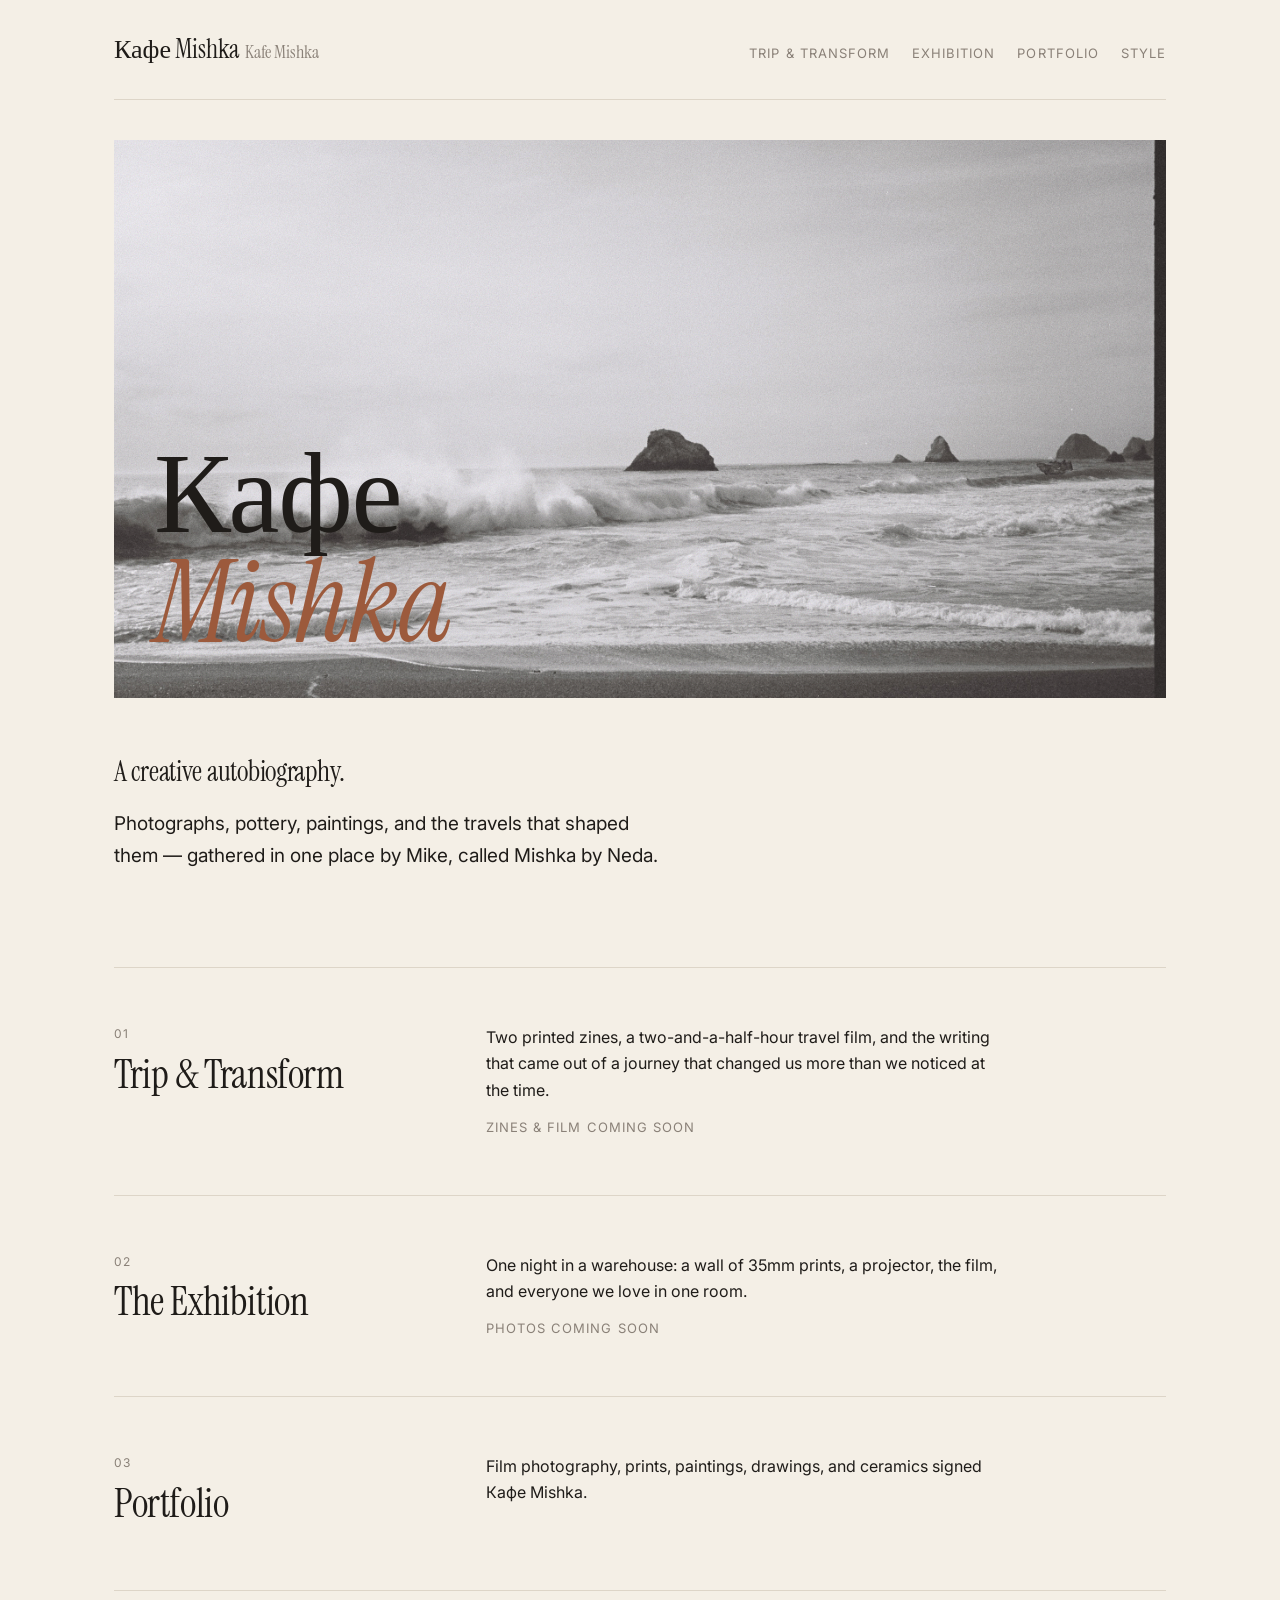
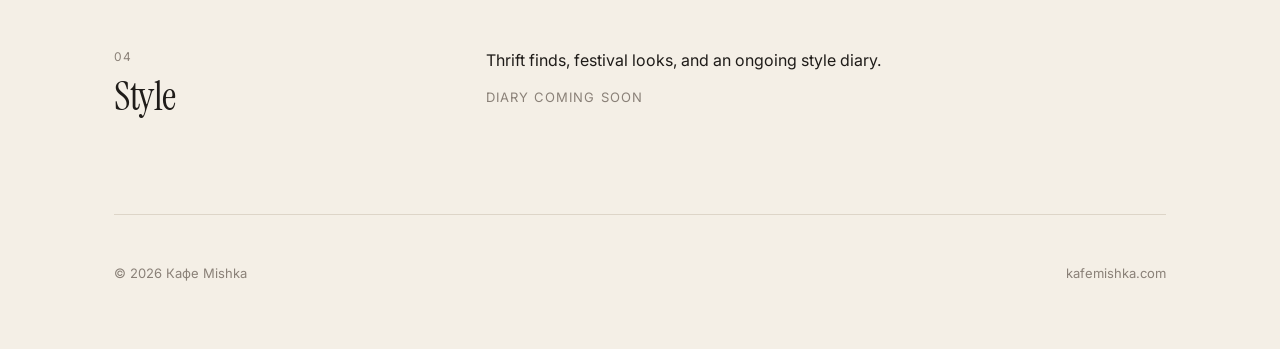
==== index.html @ c68e9ed5 "Add files via upload" ====
<!doctype html>
<html lang="en">
<head>
  <meta charset="utf-8">
  <meta name="viewport" content="width=device-width, initial-scale=1">
  <title>Kafe Mishka</title>
  <meta name="description" content="Кафе Mishka — a creative autobiography by Mike.">

  <link rel="preconnect" href="https://fonts.googleapis.com">
  <link rel="preconnect" href="https://fonts.gstatic.com" crossorigin>
  <link href="https://fonts.googleapis.com/css2?family=Instrument+Serif:ital@0;1&family=Inter:wght@400;500&display=swap" rel="stylesheet">

  <style>
    /* ============================================
       COLORS — change these to restyle the whole site.
       Want the dark gallery-wall look instead?
       Change data-theme="light" to data-theme="dark"
       on the <html> tag at the top... or just swap below.
       ============================================ */
    :root {
      --bg:      #f4efe6;   /* warm cream paper */
      --ink:     #1f1c19;   /* soft black text */
      --muted:   #8a8178;   /* grey-brown for small text */
      --line:    #ddd5c8;   /* thin dividers */
      --accent:  #9c5a3c;   /* terracotta, like fired clay */
    }
    /* Dark version (not active yet) */
    .dark {
      --bg:      #151413;
      --ink:     #ece6dc;
      --muted:   #8d867d;
      --line:    #2c2a27;
      --accent:  #c98a62;
    }

    * { box-sizing: border-box; margin: 0; padding: 0; }

    body {
      background: var(--bg);
      color: var(--ink);
      font-family: "Inter", system-ui, sans-serif;
      font-size: 16px;
      line-height: 1.65;
      -webkit-font-smoothing: antialiased;
    }

    a { color: inherit; text-decoration: none; }

    h1, h2, .serif {
      font-family: "Instrument Serif", Georgia, serif;
      font-weight: 400;
      letter-spacing: -0.01em;
    }

    .wrap { max-width: 1100px; margin: 0 auto; padding: 0 24px; }

    /* ---------- Header / navigation ---------- */
    header {
      display: flex; justify-content: space-between; align-items: baseline;
      gap: 16px; flex-wrap: wrap;
      padding: 28px 0;
      border-bottom: 1px solid var(--line);
    }
    .logo { font-family: "Instrument Serif", serif; font-size: 26px; }
    .logo span { color: var(--muted); font-size: 18px; margin-left: 6px; }
    nav { display: flex; gap: 22px; flex-wrap: wrap; font-size: 13px;
          text-transform: uppercase; letter-spacing: 0.08em; }
    nav a { color: var(--muted); transition: color .2s; }
    nav a:hover { color: var(--accent); }

    /* ---------- Hero ---------- */
    .hero {
      position: relative;
      margin: 40px 0 0;
      min-height: 62vh;
      display: flex; align-items: flex-end;
      padding: 40px;
      background-color: #d9cdb9;  /* shows until hero.jpg is uploaded */
      background-image: url("hero.jpg");
      background-size: cover;
      background-position: center;
      overflow: hidden;
    }
    /* To change the hero photo: upload a new image named hero.jpg
       to the repository and it replaces the old one.            */

    /* subtle film grain */
    .hero::after {
      content: ""; position: absolute; inset: 0; pointer-events: none;
      opacity: .18; mix-blend-mode: multiply;
      background-image: url("data:image/svg+xml;utf8,<svg xmlns='http://www.w3.org/2000/svg' width='160' height='160'><filter id='n'><feTurbulence type='fractalNoise' baseFrequency='.9' numOctaves='2' stitchTiles='stitch'/></filter><rect width='100%' height='100%' filter='url(%23n)'/></svg>");
    }
    .hero h1 {
      position: relative; z-index: 1;
      font-size: clamp(48px, 9vw, 120px);
      line-height: .95;
    }
    .hero h1 em { color: var(--accent); }

    .intro {
      max-width: 560px;
      margin: 56px 0 96px;
      font-size: 19px;
    }
    .intro .serif { font-size: 28px; line-height: 1.3; display: block; margin-bottom: 18px; }

    /* ---------- Sections ---------- */
    section {
      display: grid; grid-template-columns: 1fr 2fr; gap: 32px;
      padding: 56px 0;
      border-top: 1px solid var(--line);
    }
    section h2 { font-size: 40px; line-height: 1.1; }
    .num { display: block; font-size: 12px; color: var(--muted);
           letter-spacing: .1em; margin-bottom: 8px; }
    section p { max-width: 520px; color: var(--ink); }
    .soon { margin-top: 14px; font-size: 13px; color: var(--muted);
            text-transform: uppercase; letter-spacing: .08em; }

    /* ---------- Portfolio grid ---------- */
    .grid {
      display: grid;
      grid-template-columns: repeat(3, 1fr);
      gap: 10px;
      margin-top: 28px;
    }
    .grid img {
      width: 100%; aspect-ratio: 4 / 5; object-fit: cover;
      display: block; cursor: zoom-in;
      transition: opacity .25s;
    }
    .grid img:hover { opacity: .85; }
    @media (max-width: 700px) { .grid { grid-template-columns: repeat(2, 1fr); } }

    /* ---------- Lightbox ---------- */
    .lightbox {
      position: fixed; inset: 0; z-index: 100;
      background: rgba(15, 14, 13, .96);
      display: none; align-items: center; justify-content: center;
    }
    .lightbox.on { display: flex; }
    .lightbox img { max-width: 90vw; max-height: 88vh; object-fit: contain; }
    .lb-btn {
      position: absolute; background: none; border: 0; cursor: pointer;
      color: #ece6dc; font-size: 44px; line-height: 1; padding: 16px;
      font-family: "Instrument Serif", serif; opacity: .7;
    }
    .lb-btn:hover { opacity: 1; }
    .lb-close { top: 12px; right: 16px; }
    .lb-prev  { left: 8px; }
    .lb-next  { right: 8px; }

    footer {
      padding: 48px 0 64px; margin-top: 40px;
      border-top: 1px solid var(--line);
      font-size: 13px; color: var(--muted);
      display: flex; justify-content: space-between; flex-wrap: wrap; gap: 12px;
    }

    @media (max-width: 700px) {
      section { grid-template-columns: 1fr; gap: 12px; }
      .hero { padding: 24px; min-height: 50vh; }
    }
  </style>
</head>

<body>
<div class="wrap">

  <header>
    <a class="logo" href="/">Кафе Mishka<span>Kafe Mishka</span></a>
    <nav>
      <a href="#trip">Trip &amp; Transform</a>
      <a href="#exhibition">Exhibition</a>
      <a href="#portfolio">Portfolio</a>
      <a href="#style">Style</a>
    </nav>
  </header>

  <div class="hero">
    <h1>Кафе<br><em>Mishka</em></h1>
  </div>

  <p class="intro">
    <span class="serif">A creative autobiography.</span>
    <!-- EDIT ME: your one sentence about Kafe Mishka goes here -->
    Photographs, pottery, paintings, and the travels that shaped them —
    gathered in one place by Mike, called Mishka by Neda.
  </p>

  <section id="trip">
    <div><span class="num">01</span><h2>Trip &amp; Transform</h2></div>
    <div>
      <p>Two printed zines, a two-and-a-half-hour travel film, and the writing
         that came out of a journey that changed us more than we noticed at the time.</p>
      <p class="soon">Zines &amp; film coming soon</p>
      <!-- LATER: Heyzine embeds, YouTube film embed, written pieces -->
    </div>
  </section>

  <section id="exhibition">
    <div><span class="num">02</span><h2>The Exhibition</h2></div>
    <div>
      <p>One night in a warehouse: a wall of 35mm prints, a projector, the film,
         and everyone we love in one room.</p>
      <p class="soon">Photos coming soon</p>
      <!-- LATER: gallery wall, projector, the room -->
    </div>
  </section>

  <section id="portfolio">
    <div><span class="num">03</span><h2>Portfolio</h2></div>
    <div>
      <p>Film photography, prints, paintings, drawings, and ceramics signed Кафе Mishka.</p>
      <!-- Photos load automatically from the "photos" folder:
           photos/01.jpg, photos/02.jpg ... up to photos/30.jpg.
           Missing numbers are simply skipped. -->
      <div class="grid" id="grid"></div>
    </div>
  </section>

  <section id="style">
    <div><span class="num">04</span><h2>Style</h2></div>
    <div>
      <p>Thrift finds, festival looks, and an ongoing style diary.</p>
      <p class="soon">Diary coming soon</p>
      <!-- LATER: easy-to-add style entries -->
    </div>
  </section>

  <!-- ================= IDEAS PARKING LOT =================
       Nothing in here shows on the website. Jot ideas freely.

       MUSIC
       - DJ mixes (SoundCloud embeds)
       - Laid-back sound experiences, e.g. DanceWave sessions
       - Spotify playlists referenced in the Trip & Transform zines
       - Could become nav item 05 (keep nav at 5 max)

       INTERACTIVE GLOBE
       - Places we've traveled; click a place -> photos from there

       WRITING
       - Substack posts embedded or linked

       TRIP & TRANSFORM: PUBLIC VS PRIVATE
       - Public: excerpts only, e.g. one spread shown large,
         with a few standout stories underneath
       - Private page: full zines + full film (it includes us /
         is more of a wedding thing)

       THE EXHIBITION
       - 3D rendering of the warehouse space
       - Interactive walkthrough of the gallery wall
       - Short clips from the film playing inside the space

       ===================================================== -->

  <footer>
    <span>© 2026 Кафе Mishka</span>
    <span>kafemishka.com</span>
  </footer>

</div>

<!-- Lightbox (the big dark photo viewer) -->
<div class="lightbox" id="lightbox" aria-hidden="true">
  <button class="lb-btn lb-close" aria-label="Close">×</button>
  <button class="lb-btn lb-prev" aria-label="Previous">‹</button>
  <img id="lb-img" alt="">
  <button class="lb-btn lb-next" aria-label="Next">›</button>
</div>

<script>
  /* ---------- Portfolio grid + lightbox ----------
     Looks for photos/01.jpg through photos/30.jpg.
     To show more, raise MAX_PHOTOS.                 */
  const MAX_PHOTOS = 30;
  const grid = document.getElementById("grid");
  const lb = document.getElementById("lightbox");
  const lbImg = document.getElementById("lb-img");
  let shown = [];   // photos that actually loaded, in order
  let current = 0;

  for (let i = 1; i <= MAX_PHOTOS; i++) {
    const src = "photos/" + String(i).padStart(2, "0") + ".jpg";
    const img = new Image();
    img.loading = "lazy";
    img.alt = "";
    img.dataset.n = i;
    img.onload = () => {
      shown.push(img);
      shown.sort((a, b) => a.dataset.n - b.dataset.n);
      // keep grid in number order
      grid.innerHTML = "";
      shown.forEach(el => grid.appendChild(el));
    };
    img.onclick = () => openLb(shown.indexOf(img));
    img.src = src;   // if the file doesn't exist, it's quietly skipped
  }

  function openLb(i) {
    current = (i + shown.length) % shown.length;
    lbImg.src = shown[current].src;
    lb.classList.add("on");
    lb.setAttribute("aria-hidden", "false");
  }
  function closeLb() {
    lb.classList.remove("on");
    lb.setAttribute("aria-hidden", "true");
  }
  lb.querySelector(".lb-close").onclick = closeLb;
  lb.querySelector(".lb-prev").onclick = e => { e.stopPropagation(); openLb(current - 1); };
  lb.querySelector(".lb-next").onclick = e => { e.stopPropagation(); openLb(current + 1); };
  lb.onclick = e => { if (e.target === lb) closeLb(); };
  document.addEventListener("keydown", e => {
    if (!lb.classList.contains("on")) return;
    if (e.key === "Escape") closeLb();
    if (e.key === "ArrowLeft") openLb(current - 1);
    if (e.key === "ArrowRight") openLb(current + 1);
  });
</script>
</body>
</html>
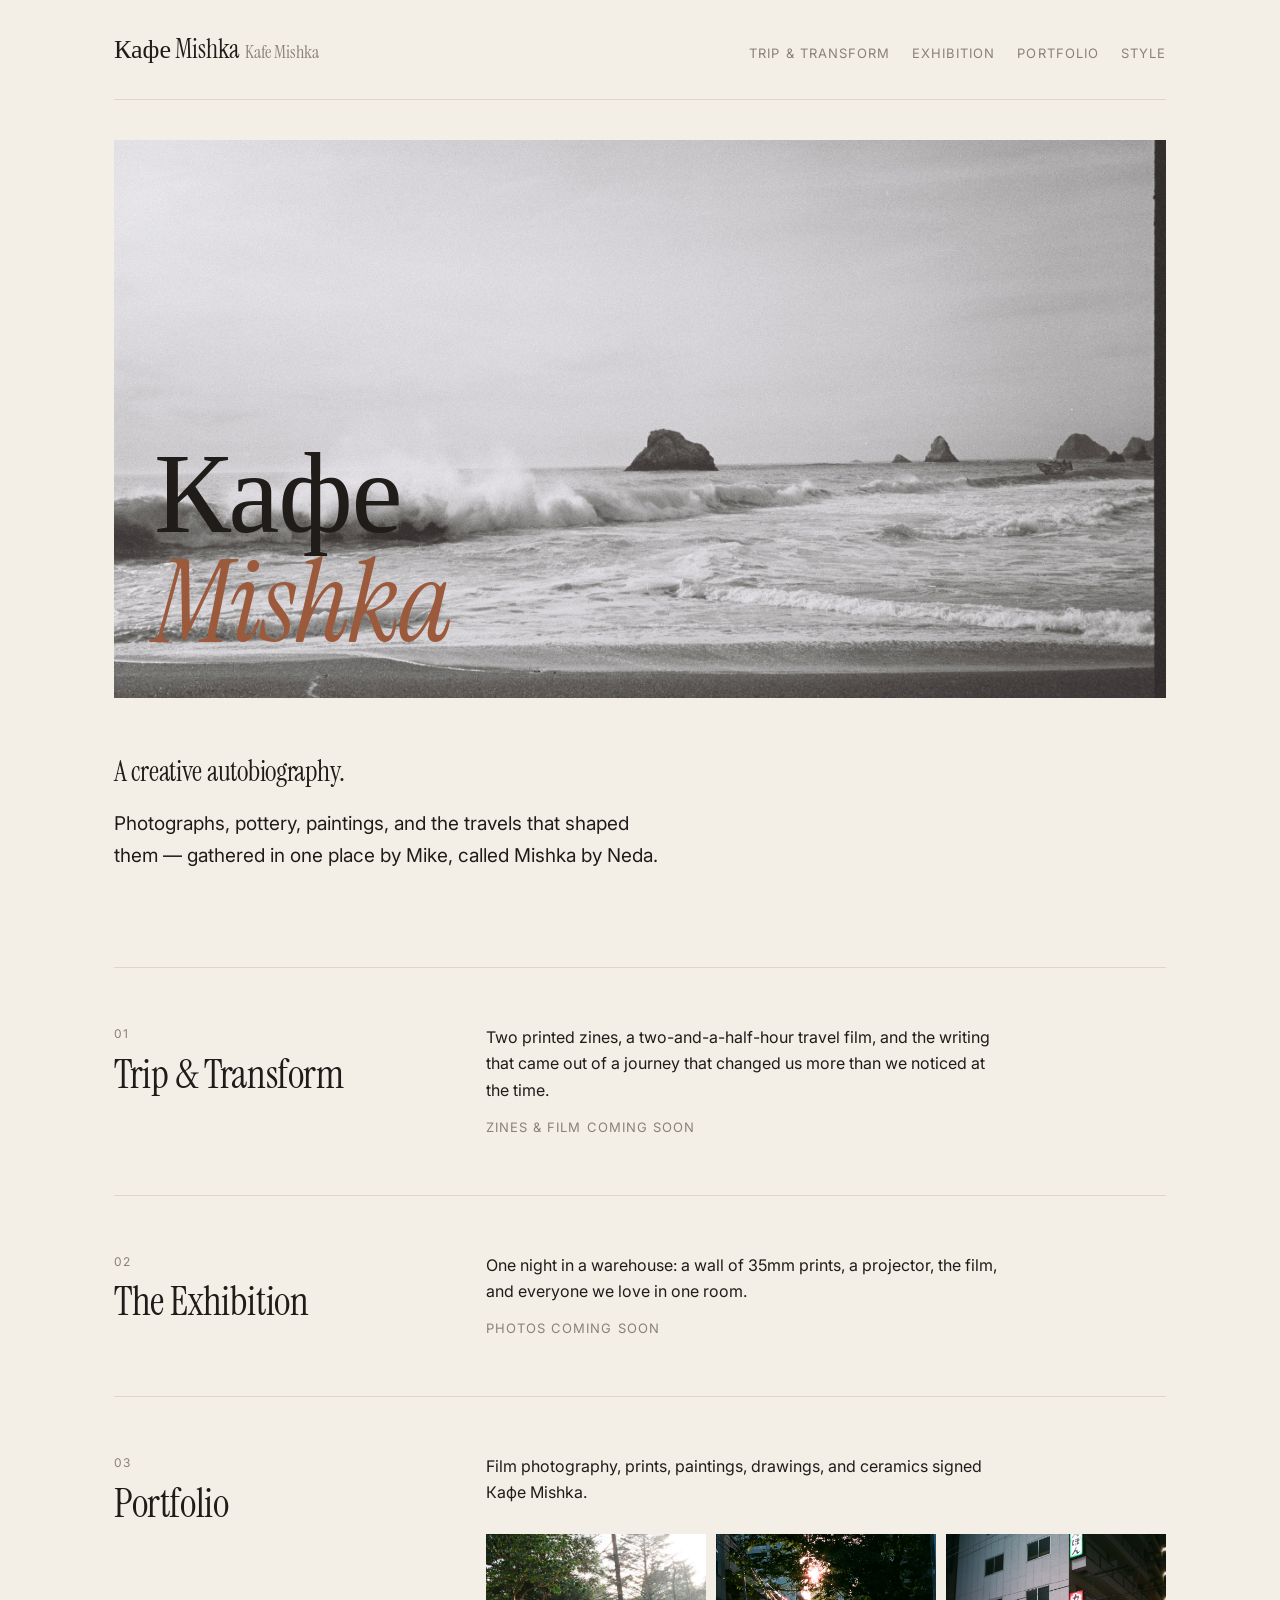
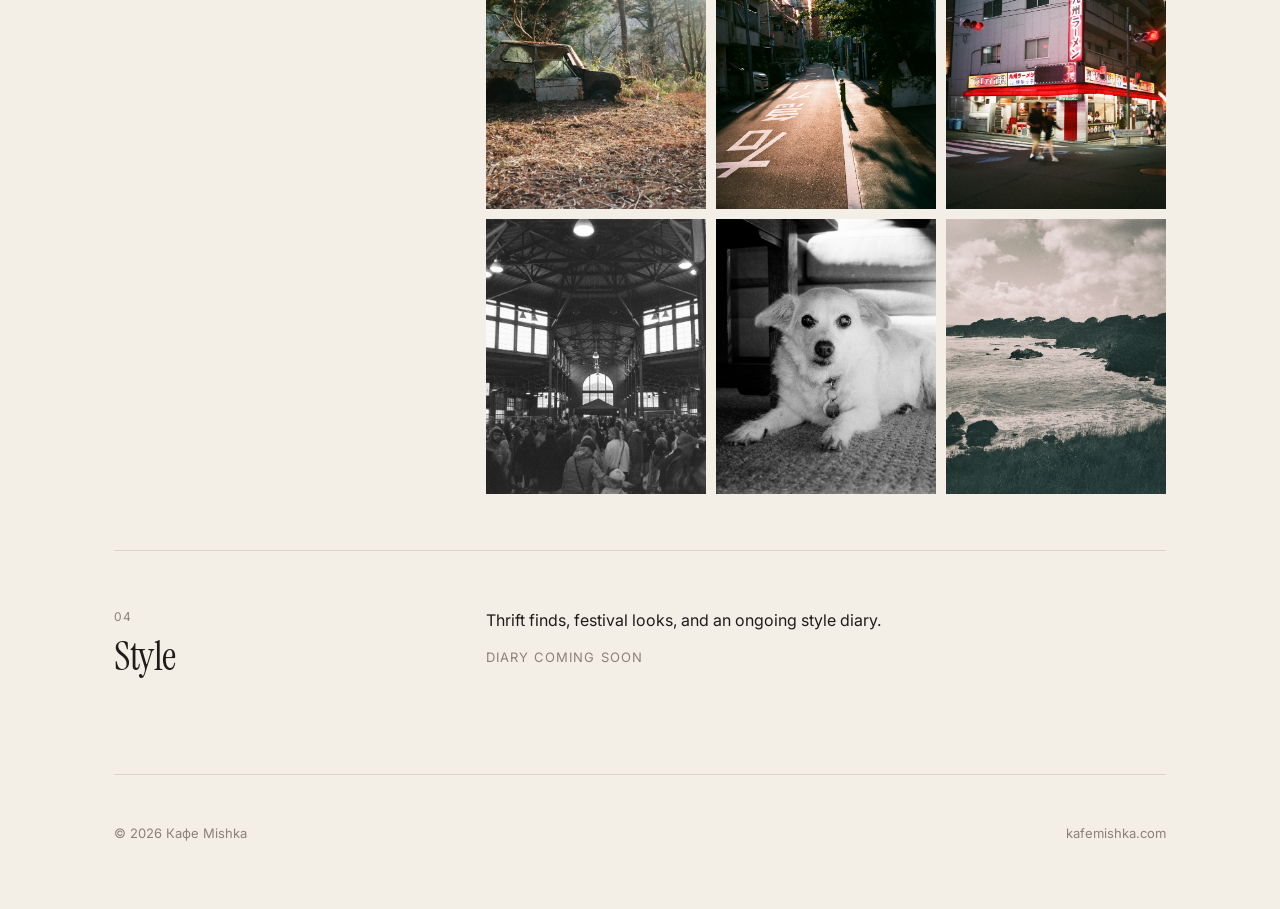
==== commit 433527ef: "Add files via upload" ====
--- a/index.html
+++ b/index.html
@@ -273,7 +273,7 @@
 
 <script>
   /* ---------- Portfolio grid + lightbox ----------
-     Looks for photos/01.jpg through photos/30.jpg.
+     Looks for Photos/01.jpg through Photos/30.jpg (any capitalization).
      To show more, raise MAX_PHOTOS.                 */
   const MAX_PHOTOS = 30;
   const grid = document.getElementById("grid");
@@ -282,10 +282,17 @@
   let shown = [];   // photos that actually loaded, in order
   let current = 0;
 
+  // Accepts "photos" or "Photos", and .jpg / .JPG / .jpeg / .JPEG / .png
+  const FOLDERS = ["Photos/", "photos/"];
+  const ENDINGS = [".jpg", ".JPG", ".jpeg", ".JPEG", ".png"];
+
   for (let i = 1; i <= MAX_PHOTOS; i++) {
-    const src = "photos/" + String(i).padStart(2, "0") + ".jpg";
+    const name = String(i).padStart(2, "0");
+    const tries = [];
+    FOLDERS.forEach(f => ENDINGS.forEach(e => tries.push(f + name + e)));
+    let t = 0;
     const img = new Image();
-    img.loading = "lazy";
+    img.loading = "eager";
     img.alt = "";
     img.dataset.n = i;
     img.onload = () => {
@@ -295,8 +302,9 @@
       grid.innerHTML = "";
       shown.forEach(el => grid.appendChild(el));
     };
+    img.onerror = () => { t++; if (t < tries.length) img.src = tries[t]; };
     img.onclick = () => openLb(shown.indexOf(img));
-    img.src = src;   // if the file doesn't exist, it's quietly skipped
+    img.src = tries[0];   // tries each spelling; skipped quietly if none exist
   }
 
   function openLb(i) {
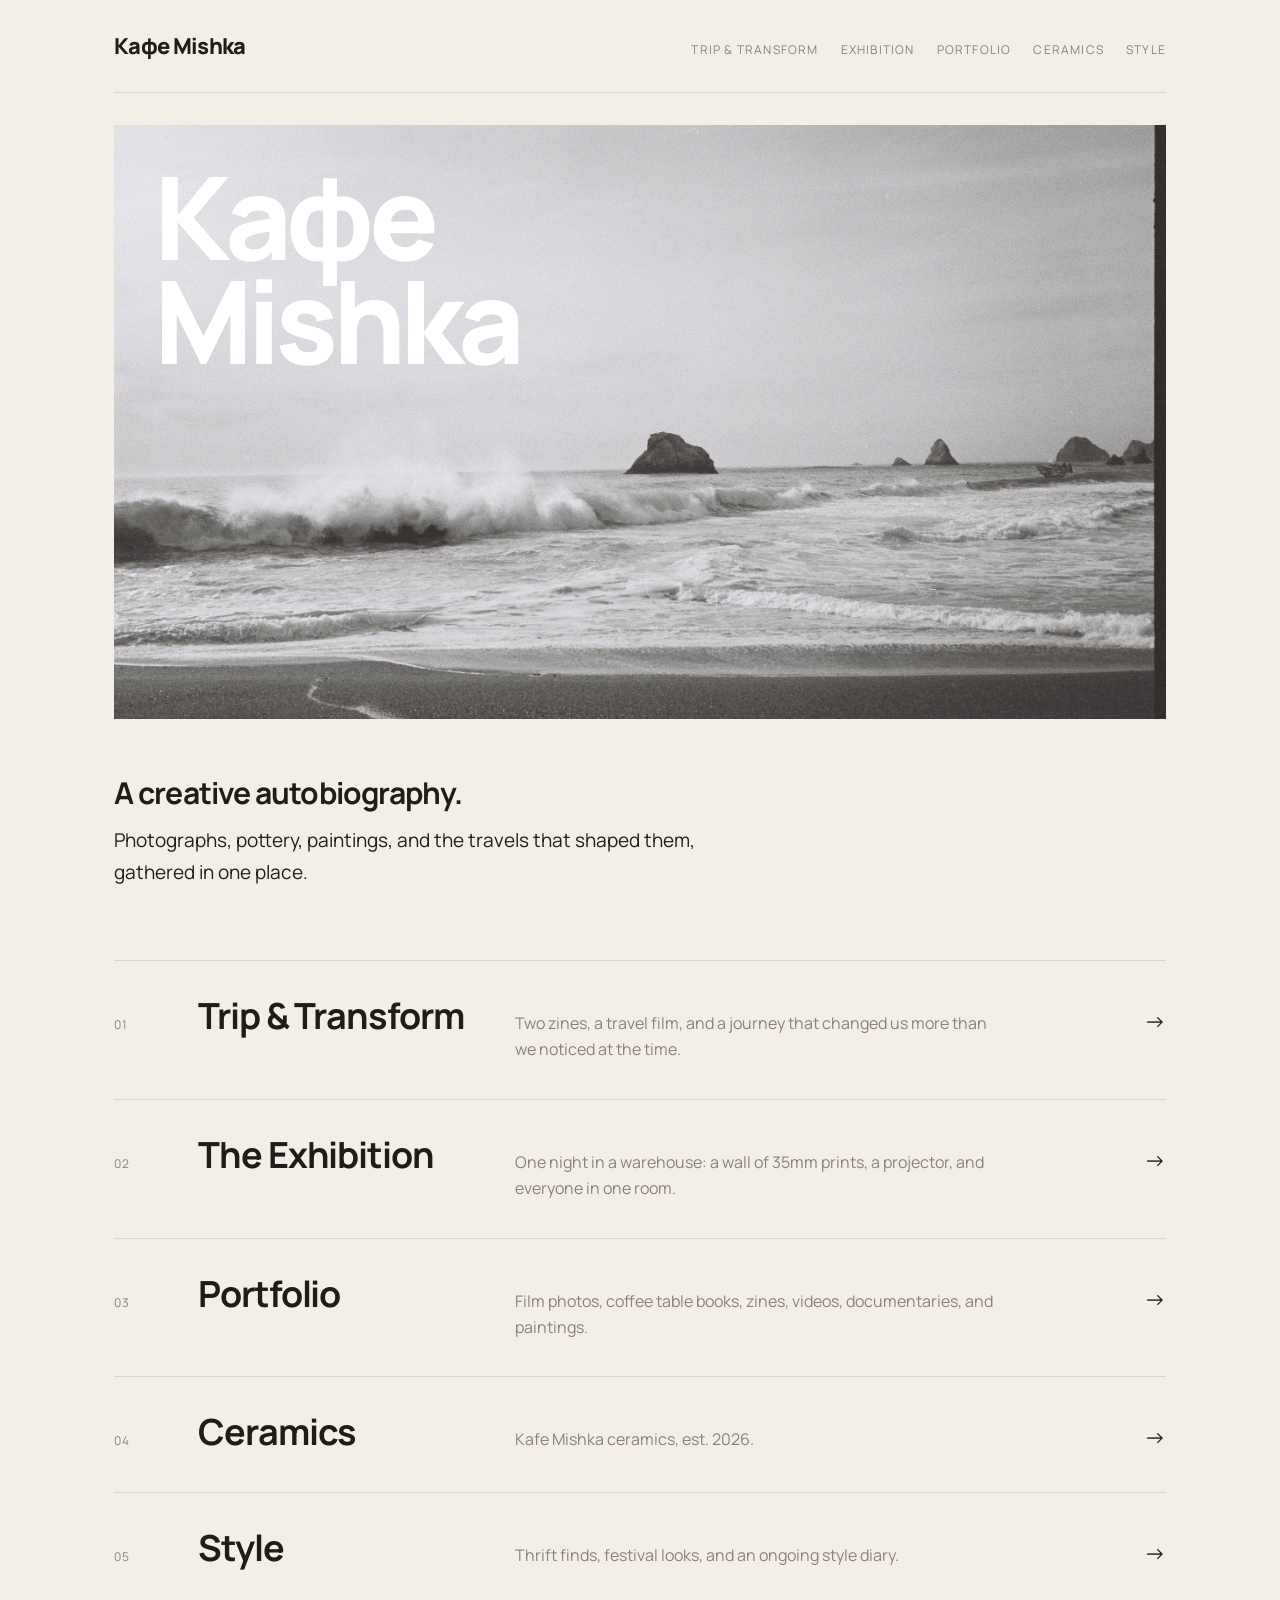
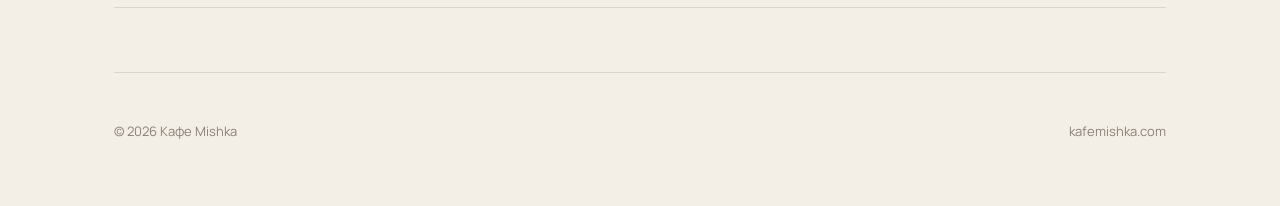
==== commit 4e5fa803: "Add files via upload" ====
--- a/index.html
+++ b/index.html
@@ -4,256 +4,95 @@
   <meta charset="utf-8">
   <meta name="viewport" content="width=device-width, initial-scale=1">
   <title>Kafe Mishka</title>
-  <meta name="description" content="Кафе Mishka — a creative autobiography by Mike.">
-
+  <meta name="description" content="Кафе Mishka — a creative autobiography.">
   <link rel="preconnect" href="https://fonts.googleapis.com">
   <link rel="preconnect" href="https://fonts.gstatic.com" crossorigin>
-  <link href="https://fonts.googleapis.com/css2?family=Instrument+Serif:ital@0;1&family=Inter:wght@400;500&display=swap" rel="stylesheet">
-
-  <style>
-    /* ============================================
-       COLORS — change these to restyle the whole site.
-       Want the dark gallery-wall look instead?
-       Change data-theme="light" to data-theme="dark"
-       on the <html> tag at the top... or just swap below.
-       ============================================ */
-    :root {
-      --bg:      #f4efe6;   /* warm cream paper */
-      --ink:     #1f1c19;   /* soft black text */
-      --muted:   #8a8178;   /* grey-brown for small text */
-      --line:    #ddd5c8;   /* thin dividers */
-      --accent:  #9c5a3c;   /* terracotta, like fired clay */
-    }
-    /* Dark version (not active yet) */
-    .dark {
-      --bg:      #151413;
-      --ink:     #ece6dc;
-      --muted:   #8d867d;
-      --line:    #2c2a27;
-      --accent:  #c98a62;
-    }
-
-    * { box-sizing: border-box; margin: 0; padding: 0; }
-
-    body {
-      background: var(--bg);
-      color: var(--ink);
-      font-family: "Inter", system-ui, sans-serif;
-      font-size: 16px;
-      line-height: 1.65;
-      -webkit-font-smoothing: antialiased;
-    }
-
-    a { color: inherit; text-decoration: none; }
-
-    h1, h2, .serif {
-      font-family: "Instrument Serif", Georgia, serif;
-      font-weight: 400;
-      letter-spacing: -0.01em;
-    }
-
-    .wrap { max-width: 1100px; margin: 0 auto; padding: 0 24px; }
-
-    /* ---------- Header / navigation ---------- */
-    header {
-      display: flex; justify-content: space-between; align-items: baseline;
-      gap: 16px; flex-wrap: wrap;
-      padding: 28px 0;
-      border-bottom: 1px solid var(--line);
-    }
-    .logo { font-family: "Instrument Serif", serif; font-size: 26px; }
-    .logo span { color: var(--muted); font-size: 18px; margin-left: 6px; }
-    nav { display: flex; gap: 22px; flex-wrap: wrap; font-size: 13px;
-          text-transform: uppercase; letter-spacing: 0.08em; }
-    nav a { color: var(--muted); transition: color .2s; }
-    nav a:hover { color: var(--accent); }
-
-    /* ---------- Hero ---------- */
-    .hero {
-      position: relative;
-      margin: 40px 0 0;
-      min-height: 62vh;
-      display: flex; align-items: flex-end;
-      padding: 40px;
-      background-color: #d9cdb9;  /* shows until hero.jpg is uploaded */
-      background-image: url("hero.jpg");
-      background-size: cover;
-      background-position: center;
-      overflow: hidden;
-    }
-    /* To change the hero photo: upload a new image named hero.jpg
-       to the repository and it replaces the old one.            */
-
-    /* subtle film grain */
-    .hero::after {
-      content: ""; position: absolute; inset: 0; pointer-events: none;
-      opacity: .18; mix-blend-mode: multiply;
-      background-image: url("data:image/svg+xml;utf8,<svg xmlns='http://www.w3.org/2000/svg' width='160' height='160'><filter id='n'><feTurbulence type='fractalNoise' baseFrequency='.9' numOctaves='2' stitchTiles='stitch'/></filter><rect width='100%' height='100%' filter='url(%23n)'/></svg>");
-    }
-    .hero h1 {
-      position: relative; z-index: 1;
-      font-size: clamp(48px, 9vw, 120px);
-      line-height: .95;
-    }
-    .hero h1 em { color: var(--accent); }
-
-    .intro {
-      max-width: 560px;
-      margin: 56px 0 96px;
-      font-size: 19px;
-    }
-    .intro .serif { font-size: 28px; line-height: 1.3; display: block; margin-bottom: 18px; }
-
-    /* ---------- Sections ---------- */
-    section {
-      display: grid; grid-template-columns: 1fr 2fr; gap: 32px;
-      padding: 56px 0;
-      border-top: 1px solid var(--line);
-    }
-    section h2 { font-size: 40px; line-height: 1.1; }
-    .num { display: block; font-size: 12px; color: var(--muted);
-           letter-spacing: .1em; margin-bottom: 8px; }
-    section p { max-width: 520px; color: var(--ink); }
-    .soon { margin-top: 14px; font-size: 13px; color: var(--muted);
-            text-transform: uppercase; letter-spacing: .08em; }
-
-    /* ---------- Portfolio grid ---------- */
-    .grid {
-      display: grid;
-      grid-template-columns: repeat(3, 1fr);
-      gap: 10px;
-      margin-top: 28px;
-    }
-    .grid img {
-      width: 100%; aspect-ratio: 4 / 5; object-fit: cover;
-      display: block; cursor: zoom-in;
-      transition: opacity .25s;
-    }
-    .grid img:hover { opacity: .85; }
-    @media (max-width: 700px) { .grid { grid-template-columns: repeat(2, 1fr); } }
-
-    /* ---------- Lightbox ---------- */
-    .lightbox {
-      position: fixed; inset: 0; z-index: 100;
-      background: rgba(15, 14, 13, .96);
-      display: none; align-items: center; justify-content: center;
-    }
-    .lightbox.on { display: flex; }
-    .lightbox img { max-width: 90vw; max-height: 88vh; object-fit: contain; }
-    .lb-btn {
-      position: absolute; background: none; border: 0; cursor: pointer;
-      color: #ece6dc; font-size: 44px; line-height: 1; padding: 16px;
-      font-family: "Instrument Serif", serif; opacity: .7;
-    }
-    .lb-btn:hover { opacity: 1; }
-    .lb-close { top: 12px; right: 16px; }
-    .lb-prev  { left: 8px; }
-    .lb-next  { right: 8px; }
-
-    footer {
-      padding: 48px 0 64px; margin-top: 40px;
-      border-top: 1px solid var(--line);
-      font-size: 13px; color: var(--muted);
-      display: flex; justify-content: space-between; flex-wrap: wrap; gap: 12px;
-    }
-
-    @media (max-width: 700px) {
-      section { grid-template-columns: 1fr; gap: 12px; }
-      .hero { padding: 24px; min-height: 50vh; }
-    }
-  </style>
+  <link href="https://fonts.googleapis.com/css2?family=Manrope:wght@400;500;700;800&display=swap" rel="stylesheet">
+  <link rel="stylesheet" href="style.css">
 </head>
-
 <body>
 <div class="wrap">
 
   <header>
-    <a class="logo" href="/">Кафе Mishka<span>Kafe Mishka</span></a>
+    <a class="logo" href="index.html">Кафе Mishka</a>
     <nav>
-      <a href="#trip">Trip &amp; Transform</a>
-      <a href="#exhibition">Exhibition</a>
-      <a href="#portfolio">Portfolio</a>
-      <a href="#style">Style</a>
+      <a href="trip-and-transform.html">Trip &amp; Transform</a>
+      <a href="exhibition.html">Exhibition</a>
+      <a href="portfolio.html">Portfolio</a>
+      <a href="ceramics.html">Ceramics</a>
+      <a href="style.html">Style</a>
     </nav>
   </header>
 
   <div class="hero">
-    <h1>Кафе<br><em>Mishka</em></h1>
+    <h1>Кафе<br>Mishka</h1>
   </div>
 
   <p class="intro">
-    <span class="serif">A creative autobiography.</span>
-    <!-- EDIT ME: your one sentence about Kafe Mishka goes here -->
-    Photographs, pottery, paintings, and the travels that shaped them —
-    gathered in one place by Mike, called Mishka by Neda.
+    <strong>A creative autobiography.</strong>
+    <!-- EDIT ME: your one sentence about Kafe Mishka -->
+    Photographs, pottery, paintings, and the travels that shaped them,
+    gathered in one place.
   </p>
 
-  <section id="trip">
-    <div><span class="num">01</span><h2>Trip &amp; Transform</h2></div>
-    <div>
-      <p>Two printed zines, a two-and-a-half-hour travel film, and the writing
-         that came out of a journey that changed us more than we noticed at the time.</p>
-      <p class="soon">Zines &amp; film coming soon</p>
-      <!-- LATER: Heyzine embeds, YouTube film embed, written pieces -->
-    </div>
-  </section>
-
-  <section id="exhibition">
-    <div><span class="num">02</span><h2>The Exhibition</h2></div>
-    <div>
-      <p>One night in a warehouse: a wall of 35mm prints, a projector, the film,
-         and everyone we love in one room.</p>
-      <p class="soon">Photos coming soon</p>
-      <!-- LATER: gallery wall, projector, the room -->
-    </div>
-  </section>
-
-  <section id="portfolio">
-    <div><span class="num">03</span><h2>Portfolio</h2></div>
-    <div>
-      <p>Film photography, prints, paintings, drawings, and ceramics signed Кафе Mishka.</p>
-      <!-- Photos load automatically from the "photos" folder:
-           photos/01.jpg, photos/02.jpg ... up to photos/30.jpg.
-           Missing numbers are simply skipped. -->
-      <div class="grid" id="grid"></div>
-    </div>
-  </section>
-
-  <section id="style">
-    <div><span class="num">04</span><h2>Style</h2></div>
-    <div>
+  <div class="rows">
+    <a href="trip-and-transform.html">
+      <span class="num">01</span>
+      <h2>Trip &amp; Transform</h2>
+      <p>Two zines, a travel film, and a journey that changed us more than we noticed at the time.</p>
+      <span class="arrow">→</span>
+    </a>
+    <a href="exhibition.html">
+      <span class="num">02</span>
+      <h2>The Exhibition</h2>
+      <p>One night in a warehouse: a wall of 35mm prints, a projector, and everyone in one room.</p>
+      <span class="arrow">→</span>
+    </a>
+    <a href="portfolio.html">
+      <span class="num">03</span>
+      <h2>Portfolio</h2>
+      <p>Film photos, coffee table books, zines, videos, documentaries, and paintings.</p>
+      <span class="arrow">→</span>
+    </a>
+    <a href="ceramics.html">
+      <span class="num">04</span>
+      <h2>Ceramics</h2>
+      <p>Kafe Mishka ceramics, est. 2026.</p>
+      <span class="arrow">→</span>
+    </a>
+    <a href="style.html">
+      <span class="num">05</span>
+      <h2>Style</h2>
       <p>Thrift finds, festival looks, and an ongoing style diary.</p>
-      <p class="soon">Diary coming soon</p>
-      <!-- LATER: easy-to-add style entries -->
-    </div>
-  </section>
+      <span class="arrow">→</span>
+    </a>
+  </div>
 
   <!-- ================= IDEAS PARKING LOT =================
        Nothing in here shows on the website. Jot ideas freely.
+
+       DESIGN
+       - Animations as portfolio photos enter the screen
+       - More interaction throughout (hover, motion, play)
+       - Portfolio photo layout: editorial, mixed sizes, less uniform
 
        MUSIC
        - DJ mixes (SoundCloud embeds)
        - Laid-back sound experiences, e.g. DanceWave sessions
        - Spotify playlists referenced in the Trip & Transform zines
-       - Could become nav item 05 (keep nav at 5 max)
 
-       INTERACTIVE GLOBE
-       - Places we've traveled; click a place -> photos from there
-
-       WRITING
-       - Substack posts embedded or linked
-
-       TRIP & TRANSFORM: PUBLIC VS PRIVATE
-       - Public: excerpts only, e.g. one spread shown large,
-         with a few standout stories underneath
-       - Private page: full zines + full film (it includes us /
-         is more of a wedding thing)
+       TRIP & TRANSFORM
+       - Interactive globe: click a place -> photos from there
+       - Film: private in full; short clips public (e.g. in the Exhibition)
+       - Full zines on the private page; excerpts public
 
        THE EXHIBITION
        - 3D rendering of the warehouse space
        - Interactive walkthrough of the gallery wall
        - Short clips from the film playing inside the space
 
+       WRITING
+       - Substack posts embedded or linked
        ===================================================== -->
 
   <footer>
@@ -262,71 +101,5 @@
   </footer>
 
 </div>
-
-<!-- Lightbox (the big dark photo viewer) -->
-<div class="lightbox" id="lightbox" aria-hidden="true">
-  <button class="lb-btn lb-close" aria-label="Close">×</button>
-  <button class="lb-btn lb-prev" aria-label="Previous">‹</button>
-  <img id="lb-img" alt="">
-  <button class="lb-btn lb-next" aria-label="Next">›</button>
-</div>
-
-<script>
-  /* ---------- Portfolio grid + lightbox ----------
-     Looks for Photos/01.jpg through Photos/30.jpg (any capitalization).
-     To show more, raise MAX_PHOTOS.                 */
-  const MAX_PHOTOS = 30;
-  const grid = document.getElementById("grid");
-  const lb = document.getElementById("lightbox");
-  const lbImg = document.getElementById("lb-img");
-  let shown = [];   // photos that actually loaded, in order
-  let current = 0;
-
-  // Accepts "photos" or "Photos", and .jpg / .JPG / .jpeg / .JPEG / .png
-  const FOLDERS = ["Photos/", "photos/"];
-  const ENDINGS = [".jpg", ".JPG", ".jpeg", ".JPEG", ".png"];
-
-  for (let i = 1; i <= MAX_PHOTOS; i++) {
-    const name = String(i).padStart(2, "0");
-    const tries = [];
-    FOLDERS.forEach(f => ENDINGS.forEach(e => tries.push(f + name + e)));
-    let t = 0;
-    const img = new Image();
-    img.loading = "eager";
-    img.alt = "";
-    img.dataset.n = i;
-    img.onload = () => {
-      shown.push(img);
-      shown.sort((a, b) => a.dataset.n - b.dataset.n);
-      // keep grid in number order
-      grid.innerHTML = "";
-      shown.forEach(el => grid.appendChild(el));
-    };
-    img.onerror = () => { t++; if (t < tries.length) img.src = tries[t]; };
-    img.onclick = () => openLb(shown.indexOf(img));
-    img.src = tries[0];   // tries each spelling; skipped quietly if none exist
-  }
-
-  function openLb(i) {
-    current = (i + shown.length) % shown.length;
-    lbImg.src = shown[current].src;
-    lb.classList.add("on");
-    lb.setAttribute("aria-hidden", "false");
-  }
-  function closeLb() {
-    lb.classList.remove("on");
-    lb.setAttribute("aria-hidden", "true");
-  }
-  lb.querySelector(".lb-close").onclick = closeLb;
-  lb.querySelector(".lb-prev").onclick = e => { e.stopPropagation(); openLb(current - 1); };
-  lb.querySelector(".lb-next").onclick = e => { e.stopPropagation(); openLb(current + 1); };
-  lb.onclick = e => { if (e.target === lb) closeLb(); };
-  document.addEventListener("keydown", e => {
-    if (!lb.classList.contains("on")) return;
-    if (e.key === "Escape") closeLb();
-    if (e.key === "ArrowLeft") openLb(current - 1);
-    if (e.key === "ArrowRight") openLb(current + 1);
-  });
-</script>
 </body>
 </html>
--- a/style.css
+++ b/style.css
@@ -0,0 +1,206 @@
+/* =====================================================
+   KAFE MISHKA — shared styles for every page
+   =====================================================
+
+   FONTS — to try a different look, change these two lines
+   (and the matching Google Fonts link at the top of each page).
+   Options that support Cyrillic (needed for "Кафе"):
+     Headings: "Manrope", "Cormorant Garamond", "Unbounded",
+               "Playfair Display", "EB Garamond", "Onest"
+     Body:     "Manrope", "Inter", "Onest", "PT Sans"          */
+:root {
+  --font-head: "Manrope", system-ui, sans-serif;
+  --font-body: "Manrope", system-ui, sans-serif;
+
+  /* COLORS */
+  --bg:      #f4efe6;   /* warm cream paper */
+  --ink:     #1f1c19;   /* soft black text */
+  --muted:   #8a8178;   /* grey-brown for small text */
+  --line:    #ddd5c8;   /* thin dividers */
+  --accent:  #9c5a3c;   /* terracotta, like fired clay */
+  --hero-ink: #ffffff;  /* title color on the hero photo */
+}
+
+* { box-sizing: border-box; margin: 0; padding: 0; }
+
+body {
+  background: var(--bg);
+  color: var(--ink);
+  font-family: var(--font-body);
+  font-size: 16px;
+  line-height: 1.65;
+  -webkit-font-smoothing: antialiased;
+}
+a { color: inherit; text-decoration: none; }
+img { display: block; max-width: 100%; }
+
+h1, h2, h3 {
+  font-family: var(--font-head);
+  font-weight: 700;
+  letter-spacing: -0.03em;
+  line-height: 1.05;
+}
+
+.wrap { max-width: 1100px; margin: 0 auto; padding: 0 24px; }
+
+/* ---------- Header / navigation ---------- */
+header {
+  display: flex; justify-content: space-between; align-items: baseline;
+  gap: 16px; flex-wrap: wrap;
+  padding: 28px 0;
+  border-bottom: 1px solid var(--line);
+}
+.logo { font-family: var(--font-head); font-weight: 800; font-size: 22px;
+        letter-spacing: -0.03em; }
+nav { display: flex; gap: 22px; flex-wrap: wrap; font-size: 12px;
+      text-transform: uppercase; letter-spacing: 0.1em; }
+nav a { color: var(--muted); transition: color .2s; }
+nav a:hover, nav a.here { color: var(--ink); }
+
+/* ---------- Hero (homepage photo) ---------- */
+.hero {
+  position: relative;
+  margin-top: 32px;
+  min-height: 66vh;
+  display: flex;
+  align-items: flex-start;            /* title sits at the TOP ... */
+  justify-content: flex-start;        /* ... and LEFT, on the sky   */
+  padding: 40px;
+  background-color: #d9cdb9;
+  background-image: url("hero.jpg");
+  background-size: cover;
+  background-position: center;
+  overflow: hidden;
+}
+.hero::after {   /* subtle film grain */
+  content: ""; position: absolute; inset: 0; pointer-events: none;
+  opacity: .18; mix-blend-mode: multiply;
+  background-image: url("data:image/svg+xml;utf8,<svg xmlns='http://www.w3.org/2000/svg' width='160' height='160'><filter id='n'><feTurbulence type='fractalNoise' baseFrequency='.9' numOctaves='2' stitchTiles='stitch'/></filter><rect width='100%' height='100%' filter='url(%23n)'/></svg>");
+}
+.hero h1 {
+  position: relative; z-index: 1;
+  color: var(--hero-ink);
+  font-weight: 800;
+  font-size: clamp(48px, 9vw, 124px);
+  line-height: .9;
+  letter-spacing: -0.05em;
+}
+
+.intro { max-width: 600px; margin: 56px 0 72px; font-size: 19px; }
+.intro strong { display: block; font-family: var(--font-head);
+                font-size: 30px; line-height: 1.2; letter-spacing: -0.03em;
+                margin-bottom: 14px; }
+
+/* ---------- Homepage: clickable section rows ---------- */
+.rows a {
+  display: grid; grid-template-columns: 60px 1fr 2fr 40px;
+  gap: 24px; align-items: baseline;
+  padding: 36px 0;
+  border-top: 1px solid var(--line);
+  transition: color .2s, padding-left .3s;
+}
+.rows a:last-child { border-bottom: 1px solid var(--line); }
+.rows a:hover { color: var(--accent); padding-left: 10px; }
+.rows .num { font-size: 12px; color: var(--muted); letter-spacing: .1em; }
+.rows h2 { font-size: 36px; }
+.rows p { color: var(--muted); max-width: 480px; }
+.rows .arrow { font-size: 22px; text-align: right; }
+
+/* ---------- Inner pages ---------- */
+.page-title { padding: 72px 0 24px; }
+.page-title h1 { font-size: clamp(44px, 7vw, 88px); }
+.page-title p { max-width: 560px; margin-top: 16px; font-size: 18px; color: var(--muted); }
+
+.subnav { display: flex; flex-wrap: wrap; gap: 8px; margin: 24px 0 8px; }
+.subnav a {
+  font-size: 12px; text-transform: uppercase; letter-spacing: .08em;
+  border: 1px solid var(--line); padding: 7px 14px; border-radius: 100px;
+  transition: background .2s, color .2s;
+}
+.subnav a:hover { background: var(--ink); color: var(--bg); }
+
+.block {
+  padding: 56px 0;
+  border-top: 1px solid var(--line);
+  margin-top: 32px;
+  scroll-margin-top: 20px;
+}
+.block h2 { font-size: 34px; margin-bottom: 10px; }
+.block > p { max-width: 560px; color: var(--muted); }
+.soon { margin-top: 14px; font-size: 12px; color: var(--muted);
+        text-transform: uppercase; letter-spacing: .1em; }
+
+/* ---------- Zine cards ---------- */
+.zines { display: grid; grid-template-columns: repeat(2, 1fr); gap: 24px; margin-top: 28px; }
+.zine {
+  border: 1px solid var(--line); padding: 28px;
+  display: flex; flex-direction: column; gap: 10px;
+}
+.zine h3 { font-size: 26px; }
+.zine p { color: var(--muted); font-size: 15px; }
+.button {
+  align-self: flex-start; margin-top: 8px;
+  font-size: 12px; text-transform: uppercase; letter-spacing: .1em;
+  background: var(--ink); color: var(--bg);
+  padding: 11px 20px; border-radius: 100px; border: 0; cursor: pointer;
+  font-family: var(--font-body);
+  transition: background .2s;
+}
+.button:hover { background: var(--accent); }
+.button.ghost { background: none; color: var(--muted); border: 1px solid var(--line); }
+
+/* ---------- Collapsible stories (spreads) ---------- */
+details.story { border-top: 1px solid var(--line); }
+details.story:last-child { border-bottom: 1px solid var(--line); }
+details.story summary {
+  list-style: none; cursor: pointer;
+  display: flex; justify-content: space-between; align-items: baseline;
+  padding: 24px 0;
+  font-family: var(--font-head); font-weight: 700;
+  font-size: 24px; letter-spacing: -0.02em;
+}
+details.story summary::-webkit-details-marker { display: none; }
+details.story summary::after { content: "+"; font-weight: 400; color: var(--muted);
+                               transition: transform .3s; }
+details.story[open] summary::after { transform: rotate(45deg); }
+details.story img { width: 100%; margin-bottom: 28px; cursor: zoom-in; }
+.stories { margin-top: 28px; }
+
+/* ---------- Photo grid ---------- */
+.grid { display: grid; grid-template-columns: repeat(3, 1fr); gap: 10px; margin-top: 28px; }
+.grid img { width: 100%; aspect-ratio: 4 / 5; object-fit: cover;
+            cursor: zoom-in; transition: opacity .25s; }
+.grid img:hover { opacity: .85; }
+
+/* ---------- Lightbox (big dark photo viewer) ---------- */
+.lightbox {
+  position: fixed; inset: 0; z-index: 100;
+  background: rgba(15, 14, 13, .96);
+  display: none; align-items: center; justify-content: center;
+}
+.lightbox.on { display: flex; }
+.lightbox img { max-width: 92vw; max-height: 88vh; object-fit: contain; }
+.lb-btn {
+  position: absolute; background: none; border: 0; cursor: pointer;
+  color: #ece6dc; font-size: 40px; line-height: 1; padding: 16px; opacity: .7;
+}
+.lb-btn:hover { opacity: 1; }
+.lb-close { top: 12px; right: 16px; }
+.lb-prev  { left: 8px; }
+.lb-next  { right: 8px; }
+
+footer {
+  padding: 48px 0 64px; margin-top: 64px;
+  border-top: 1px solid var(--line);
+  font-size: 13px; color: var(--muted);
+  display: flex; justify-content: space-between; flex-wrap: wrap; gap: 12px;
+}
+
+@media (max-width: 700px) {
+  .hero { padding: 24px; min-height: 52vh; }
+  .rows a { grid-template-columns: 1fr 30px; gap: 8px; }
+  .rows .num { grid-column: 1 / -1; }
+  .rows p { grid-column: 1 / -1; }
+  .zines { grid-template-columns: 1fr; }
+  .grid { grid-template-columns: repeat(2, 1fr); }
+}
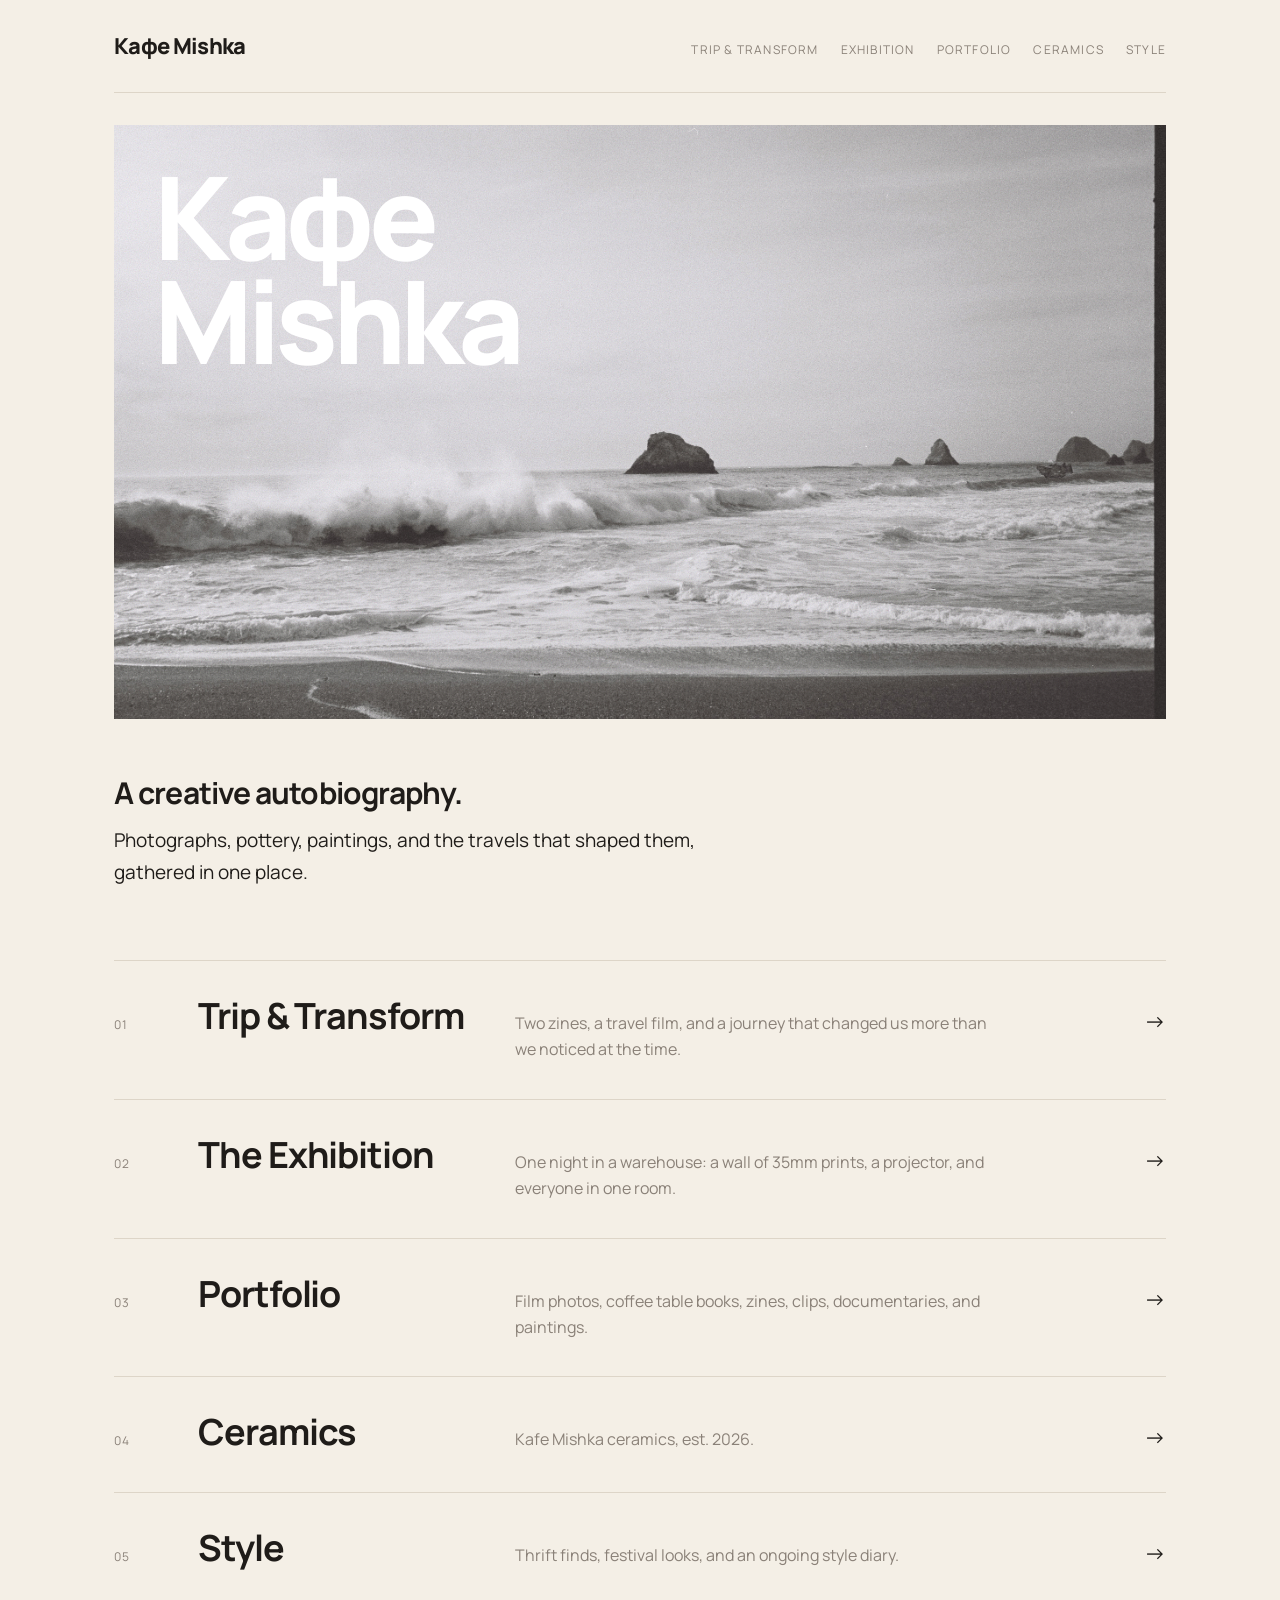
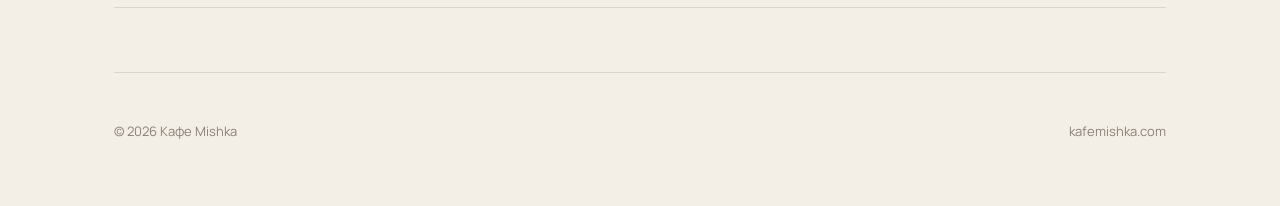
==== commit 84b373dc: "Add files via upload" ====
--- a/index.html
+++ b/index.html
@@ -51,7 +51,7 @@
     <a href="portfolio.html">
       <span class="num">03</span>
       <h2>Portfolio</h2>
-      <p>Film photos, coffee table books, zines, videos, documentaries, and paintings.</p>
+      <p>Film photos, coffee table books, zines, clips, documentaries, and paintings.</p>
       <span class="arrow">→</span>
     </a>
     <a href="ceramics.html">
@@ -70,6 +70,14 @@
 
   <!-- ================= IDEAS PARKING LOT =================
        Nothing in here shows on the website. Jot ideas freely.
+
+       TO DO: PRIVACY (tackle together)
+       - Build the private wedding page (unlinked URL + simple password)
+       - Decide zine privacy: probably password-protect the FULL
+         zines (check if our Heyzine plan offers passwords) and keep only
+         the spreads on the public site
+       - When decided, the Vol 1 cover on the Trip & Transform page
+         and the Zines tile on Portfolio may need to change
 
        DESIGN
        - Animations as portfolio photos enter the screen
--- a/style.css
+++ b/style.css
@@ -149,6 +149,40 @@
 .button:hover { background: var(--accent); }
 .button.ghost { background: none; color: var(--muted); border: 1px solid var(--line); }
 
+/* ---------- Heyzine zine covers (open as a pop-up) ---------- */
+.zine .fp-thumb {
+  width: 100%; max-width: 280px; height: auto;
+  box-shadow: 0 12px 30px rgba(0,0,0,.12);
+  transition: transform .35s;
+}
+.zine a:hover .fp-thumb { transform: translateY(-4px) rotate(-1deg); }
+.zine-cover-empty {
+  width: 100%; max-width: 280px; aspect-ratio: 3 / 4;
+  background: var(--line); display: flex; align-items: center; justify-content: center;
+  font-size: 12px; text-transform: uppercase; letter-spacing: .1em; color: var(--muted);
+}
+
+/* ---------- Portfolio tiles (one cover per section) ---------- */
+.tiles { display: grid; grid-template-columns: repeat(3, 1fr); gap: 36px 24px; margin-top: 40px; }
+.tile { display: block; }
+.tile .cover {
+  aspect-ratio: 4 / 5; overflow: hidden;
+  background: var(--line);
+  display: flex; align-items: center; justify-content: center;
+  color: var(--muted); font-size: 12px; text-transform: uppercase; letter-spacing: .1em;
+}
+.tile .cover img { width: 100%; height: 100%; object-fit: cover; transition: transform .6s ease; }
+.tile.ready, a.tile { cursor: pointer; }
+.tile.ready:hover .cover img, a.tile:hover .cover img { transform: scale(1.04); }
+.tile h3 { font-size: 22px; margin-top: 14px; }
+.tile .count { font-size: 12px; color: var(--muted);
+               text-transform: uppercase; letter-spacing: .1em; }
+.tile.ready:hover .count, a.tile:hover .count { color: var(--accent); }
+/* two zine covers side by side inside one tile */
+.cover.pair { gap: 8px; padding: 18px; }
+.cover.pair img { width: 48%; height: auto; object-fit: contain; box-shadow: 0 8px 20px rgba(0,0,0,.15); }
+.cover.pair .zine-cover-empty { width: 48%; font-size: 10px; }
+
 /* ---------- Collapsible stories (spreads) ---------- */
 details.story { border-top: 1px solid var(--line); }
 details.story:last-child { border-bottom: 1px solid var(--line); }
@@ -189,6 +223,68 @@
 .lb-prev  { left: 8px; }
 .lb-next  { right: 8px; }
 
+/* ---------- Scroll-in animation ---------- */
+.reveal { opacity: 0; transform: translateY(28px);
+          transition: opacity .9s ease, transform .9s cubic-bezier(.2,.7,.2,1); }
+.reveal.in { opacity: 1; transform: none; }
+@media (prefers-reduced-motion: reduce) { .reveal { opacity: 1; transform: none; transition: none; } }
+
+/* ---------- Sticky section menu (Trip & Transform) ---------- */
+.spy {
+  position: sticky; top: 0; z-index: 20;
+  background: var(--bg);
+  border-bottom: 1px solid var(--line);
+  display: flex; gap: 6px; overflow-x: auto; scrollbar-width: none;
+  padding: 12px 0;
+}
+.spy::-webkit-scrollbar { display: none; }
+.spy a {
+  flex: none;
+  font-size: 12px; text-transform: uppercase; letter-spacing: .08em;
+  padding: 7px 14px; border-radius: 100px; color: var(--muted);
+  transition: background .3s, color .3s;
+}
+.spy a:hover { color: var(--ink); }
+.spy a.active { background: var(--ink); color: var(--bg); }
+
+/* Chapter headers (Vol. 1 / Vol. 2) */
+.chapter { padding: 88px 0 24px; scroll-margin-top: 60px; }
+.chapter .kicker { font-size: 12px; text-transform: uppercase; letter-spacing: .12em; color: var(--accent); }
+.chapter h2 { font-size: clamp(36px, 5vw, 60px); margin: 8px 0 12px; }
+.chapter > p { max-width: 560px; color: var(--muted); }
+.block { scroll-margin-top: 60px; }
+
+/* ---------- Spreads: big, side-scrolling strip ---------- */
+.strip {
+  display: flex; gap: 20px; overflow-x: auto;
+  scroll-snap-type: x mandatory; padding: 28px 0 14px;
+  margin-right: -24px; padding-right: 24px;
+}
+.strip figure { flex: none; width: min(860px, 88vw); scroll-snap-align: start; }
+.strip img { width: 100%; cursor: zoom-in; box-shadow: 0 10px 30px rgba(0,0,0,.08); }
+.strip figcaption { margin-top: 10px; font-size: 12px; color: var(--muted);
+                    text-transform: uppercase; letter-spacing: .1em; }
+.strip-hint { display: none; font-size: 12px; color: var(--muted); letter-spacing: .08em; }
+
+/* ---------- "More from the trip" cards ---------- */
+.more { display: grid; grid-template-columns: repeat(4, 1fr); gap: 20px; margin-top: 28px; }
+.more .tile .cover { aspect-ratio: 1 / 1; }
+
+/* ---------- Ceramics: floating zig-zag layout ---------- */
+.float { display: flex; flex-direction: column; gap: 72px; margin-top: 40px; }
+.float .piece { width: 44%; }
+.float .piece img { width: 100%; cursor: zoom-in; }
+.float .piece.z0 { align-self: flex-start; width: 46%; }
+.float .piece.z1 { align-self: flex-end;   width: 38%; margin-top: -140px; }
+.float .piece.z2 { align-self: center;     width: 52%; }
+.float .piece.z3 { align-self: flex-start; width: 36%; margin-left: 8%; }
+.float .piece.z4 { align-self: flex-end;   width: 44%; margin-right: 6%; margin-top: -160px; }
+.series { width: 100%; }
+.series h3 { font-size: 13px; text-transform: uppercase; letter-spacing: .12em;
+             color: var(--accent); font-weight: 700; margin-bottom: 14px; }
+.series .row { display: flex; gap: 16px; overflow-x: auto; padding-bottom: 8px; }
+.series .row img { flex: none; height: 380px; width: auto; cursor: zoom-in; }
+
 footer {
   padding: 48px 0 64px; margin-top: 64px;
   border-top: 1px solid var(--line);
@@ -202,5 +298,11 @@
   .rows .num { grid-column: 1 / -1; }
   .rows p { grid-column: 1 / -1; }
   .zines { grid-template-columns: 1fr; }
+  .tiles { grid-template-columns: repeat(2, 1fr); gap: 28px 14px; }
+  .more { grid-template-columns: repeat(2, 1fr); }
+  .float { gap: 40px; }
+  .float .piece[class*="z"] { width: 78%; margin: 0; }
+  .float .piece.z1, .float .piece.z4 { align-self: flex-end; }
+  .series .row img { height: 240px; }
   .grid { grid-template-columns: repeat(2, 1fr); }
 }
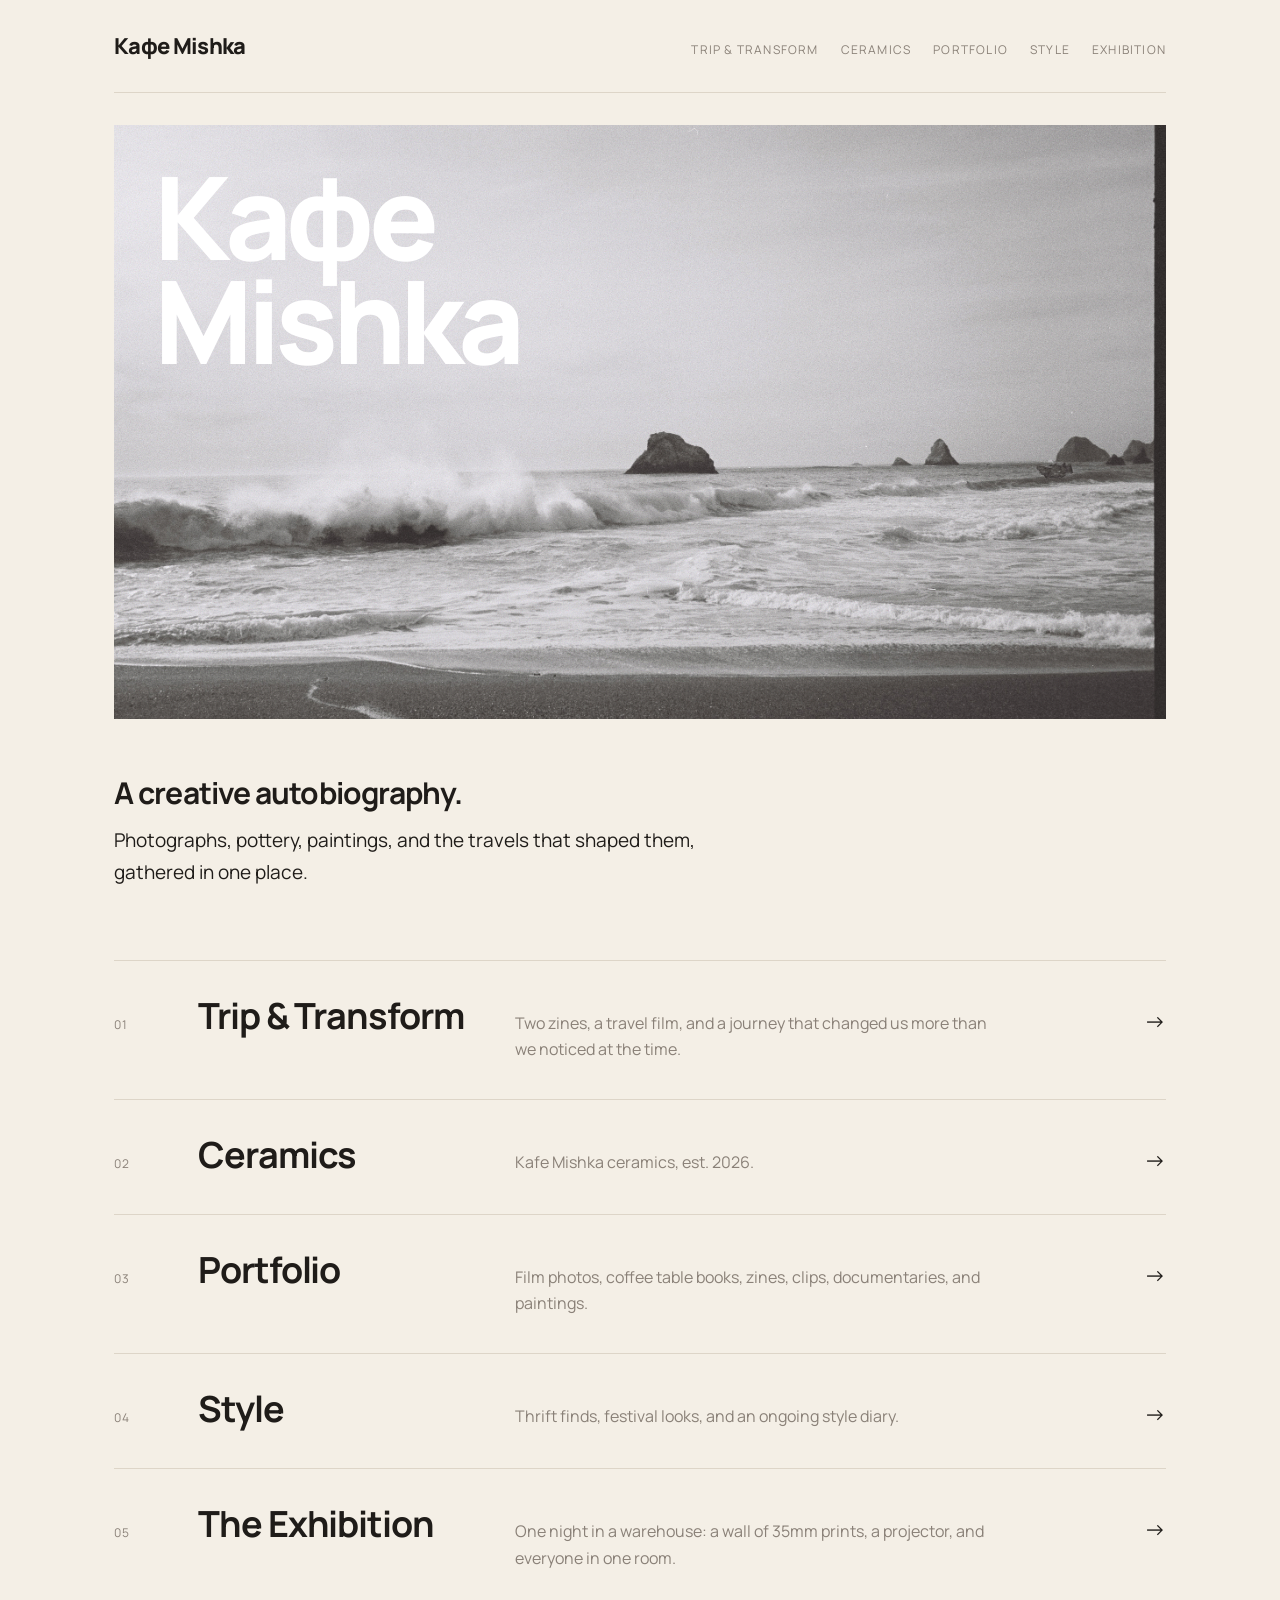
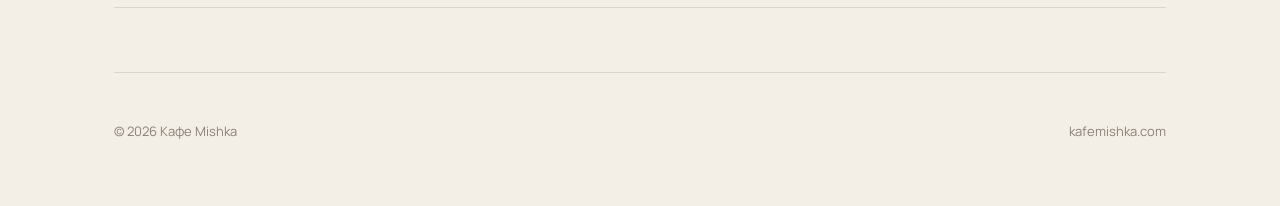
==== commit 57cc8f1b: "Add files via upload" ====
--- a/index.html
+++ b/index.html
@@ -17,10 +17,10 @@
     <a class="logo" href="index.html">Кафе Mishka</a>
     <nav>
       <a href="trip-and-transform.html">Trip &amp; Transform</a>
+      <a href="ceramics.html">Ceramics</a>
+      <a href="portfolio.html">Portfolio</a>
+      <a href="style.html">Style</a>
       <a href="exhibition.html">Exhibition</a>
-      <a href="portfolio.html">Portfolio</a>
-      <a href="ceramics.html">Ceramics</a>
-      <a href="style.html">Style</a>
     </nav>
   </header>
 
@@ -42,10 +42,10 @@
       <p>Two zines, a travel film, and a journey that changed us more than we noticed at the time.</p>
       <span class="arrow">→</span>
     </a>
-    <a href="exhibition.html">
+    <a href="ceramics.html">
       <span class="num">02</span>
-      <h2>The Exhibition</h2>
-      <p>One night in a warehouse: a wall of 35mm prints, a projector, and everyone in one room.</p>
+      <h2>Ceramics</h2>
+      <p>Kafe Mishka ceramics, est. 2026.</p>
       <span class="arrow">→</span>
     </a>
     <a href="portfolio.html">
@@ -54,16 +54,16 @@
       <p>Film photos, coffee table books, zines, clips, documentaries, and paintings.</p>
       <span class="arrow">→</span>
     </a>
-    <a href="ceramics.html">
+    <a href="style.html">
       <span class="num">04</span>
-      <h2>Ceramics</h2>
-      <p>Kafe Mishka ceramics, est. 2026.</p>
+      <h2>Style</h2>
+      <p>Thrift finds, festival looks, and an ongoing style diary.</p>
       <span class="arrow">→</span>
     </a>
-    <a href="style.html">
+    <a href="exhibition.html">
       <span class="num">05</span>
-      <h2>Style</h2>
-      <p>Thrift finds, festival looks, and an ongoing style diary.</p>
+      <h2>The Exhibition</h2>
+      <p>One night in a warehouse: a wall of 35mm prints, a projector, and everyone in one room.</p>
       <span class="arrow">→</span>
     </a>
   </div>
--- a/style.css
+++ b/style.css
@@ -178,6 +178,19 @@
 .tile .count { font-size: 12px; color: var(--muted);
                text-transform: uppercase; letter-spacing: .1em; }
 .tile.ready:hover .count, a.tile:hover .count { color: var(--accent); }
+/* hover label over a cover (e.g. the coffee table book) */
+.tile .cover { position: relative; }
+.cover-hover {
+  position: absolute; inset: 0; display: flex; align-items: flex-end;
+  padding: 18px; color: #fff; font-size: 12px; font-weight: 700;
+  text-transform: uppercase; letter-spacing: .1em;
+  background: linear-gradient(transparent 55%, rgba(0,0,0,.55));
+  opacity: 0; transition: opacity .35s;
+}
+.tile:hover .cover-hover { opacity: 1; }
+.tile .sub { display: block; font-size: 15px; margin-top: 2px; }
+.tile .sub em { color: var(--muted); font-style: normal; }
+
 /* two zine covers side by side inside one tile */
 .cover.pair { gap: 8px; padding: 18px; }
 .cover.pair img { width: 48%; height: auto; object-fit: contain; box-shadow: 0 8px 20px rgba(0,0,0,.15); }
@@ -262,9 +275,19 @@
 }
 .strip figure { flex: none; width: min(860px, 88vw); scroll-snap-align: start; }
 .strip img { width: 100%; cursor: zoom-in; box-shadow: 0 10px 30px rgba(0,0,0,.08); }
-.strip figcaption { margin-top: 10px; font-size: 12px; color: var(--muted);
-                    text-transform: uppercase; letter-spacing: .1em; }
-.strip-hint { display: none; font-size: 12px; color: var(--muted); letter-spacing: .08em; }
+.strip figcaption { margin-top: 12px; display: flex; gap: 14px; align-items: baseline;
+                    font-size: 13px; font-weight: 700; letter-spacing: -0.01em; }
+.strip .fig-num { font-size: 11px; font-weight: 500; color: var(--muted); letter-spacing: .1em; }
+.strip-bar { display: none; justify-content: space-between; align-items: center; gap: 12px;
+             margin-top: 8px; }
+.strip-hint { font-size: 12px; color: var(--muted); letter-spacing: .06em; }
+.strip-arrows { display: flex; gap: 8px; }
+.strip-arrows button {
+  width: 40px; height: 40px; border-radius: 50%; cursor: pointer;
+  border: 1px solid var(--line); background: none; color: var(--ink); font-size: 16px;
+  transition: background .2s, color .2s;
+}
+.strip-arrows button:hover { background: var(--ink); color: var(--bg); }
 
 /* ---------- "More from the trip" cards ---------- */
 .more { display: grid; grid-template-columns: repeat(4, 1fr); gap: 20px; margin-top: 28px; }
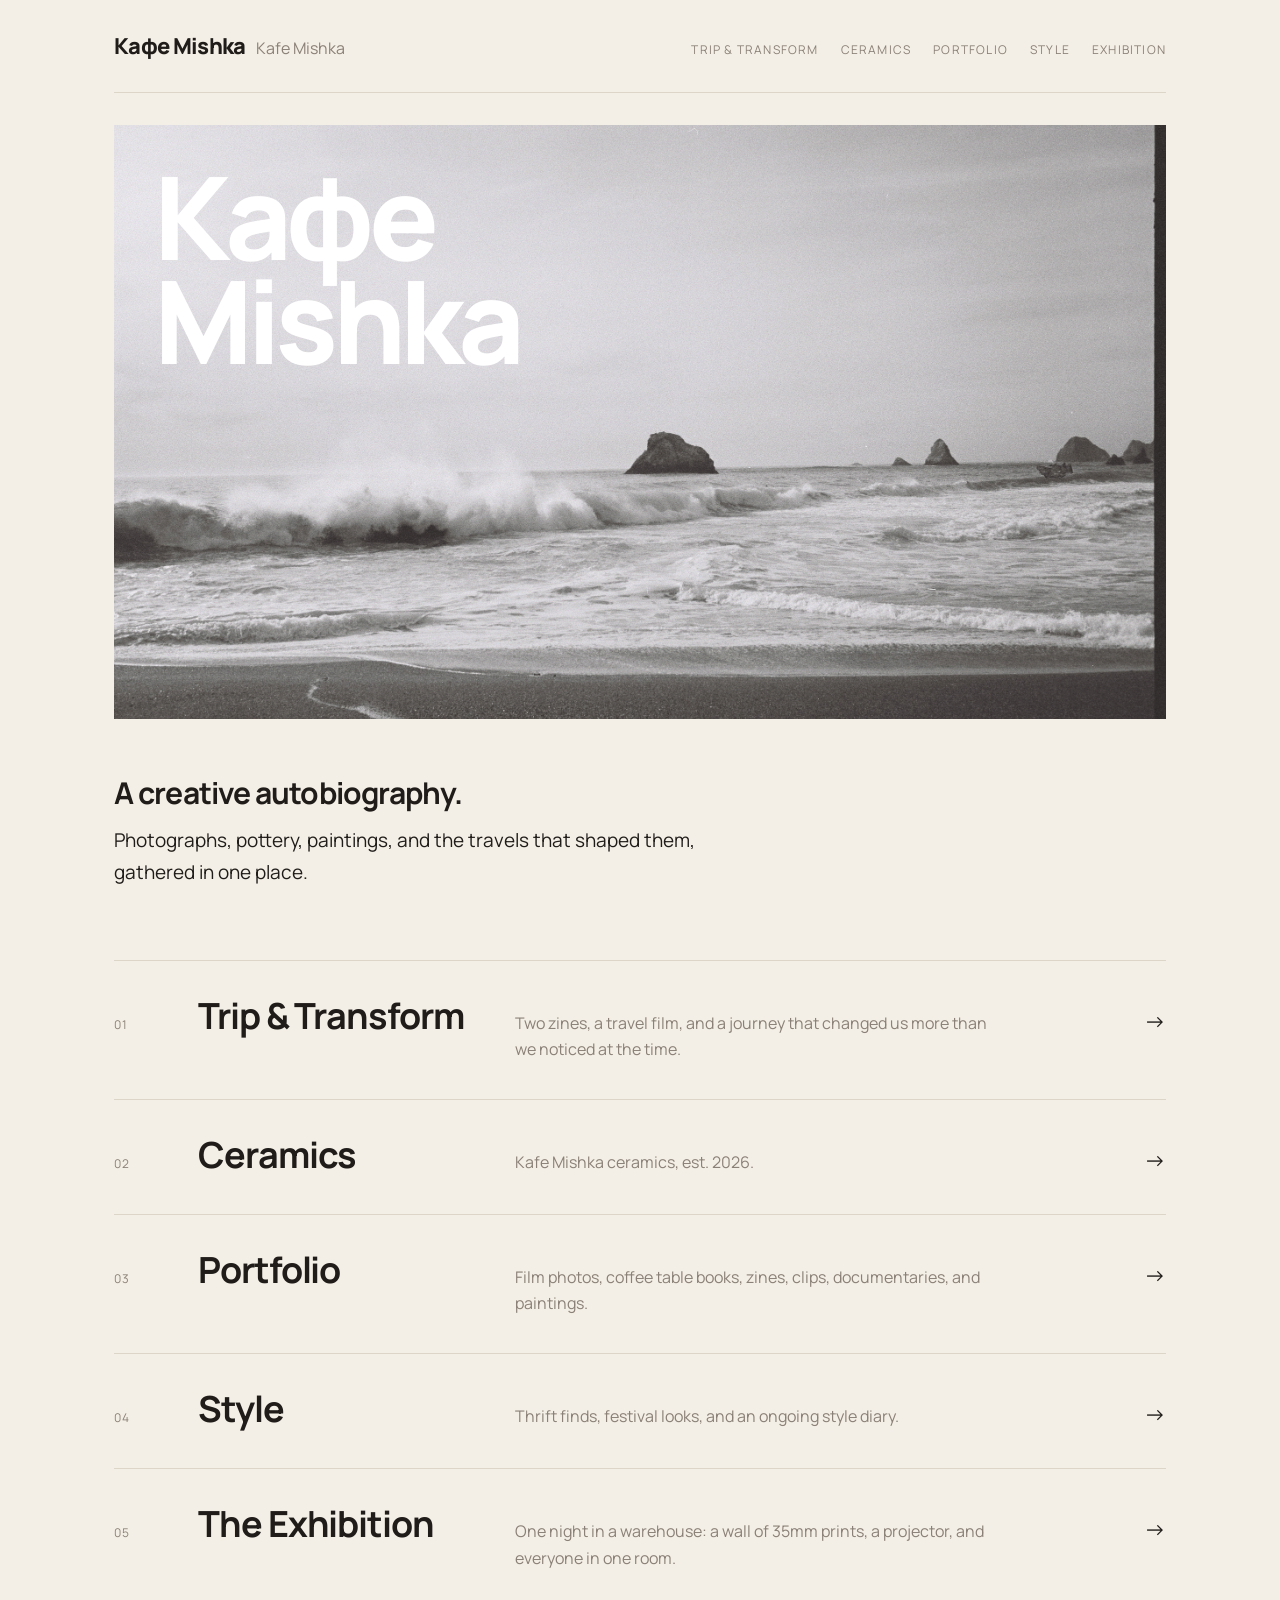
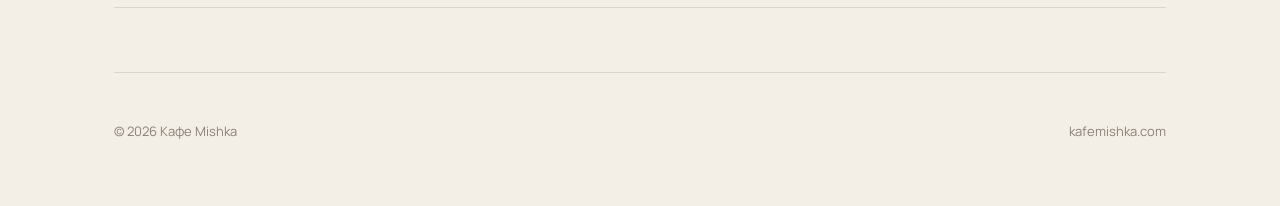
==== commit eb31283d: "Add files via upload" ====
--- a/index.html
+++ b/index.html
@@ -5,16 +5,13 @@
   <meta name="viewport" content="width=device-width, initial-scale=1">
   <title>Kafe Mishka</title>
   <meta name="description" content="Кафе Mishka — a creative autobiography.">
-  <link rel="preconnect" href="https://fonts.googleapis.com">
-  <link rel="preconnect" href="https://fonts.gstatic.com" crossorigin>
-  <link href="https://fonts.googleapis.com/css2?family=Manrope:wght@400;500;700;800&display=swap" rel="stylesheet">
   <link rel="stylesheet" href="style.css">
 </head>
 <body>
 <div class="wrap">
 
   <header>
-    <a class="logo" href="index.html">Кафе Mishka</a>
+    <a class="logo" href="index.html">Кафе Mishka<span>Kafe Mishka</span></a>
     <nav>
       <a href="trip-and-transform.html">Trip &amp; Transform</a>
       <a href="ceramics.html">Ceramics</a>
--- a/style.css
+++ b/style.css
@@ -2,12 +2,16 @@
    KAFE MISHKA — shared styles for every page
    =====================================================
 
-   FONTS — to try a different look, change these two lines
-   (and the matching Google Fonts link at the top of each page).
-   Options that support Cyrillic (needed for "Кафе"):
-     Headings: "Manrope", "Cormorant Garamond", "Unbounded",
-               "Playfair Display", "EB Garamond", "Onest"
-     Body:     "Manrope", "Inter", "Onest", "PT Sans"          */
+   CHANGING FONTS (this one file changes the whole site):
+   1. In the @import line below, replace "Manrope" with the
+      font name from fonts.google.com (spaces become +),
+      e.g. family=Cormorant+Garamond:wght@400;500;700
+   2. In --font-head / --font-body, put the same name in quotes.
+   Fonts that also support Cyrillic (needed for "Кафе"):
+     "Manrope", "Cormorant Garamond", "Unbounded", "Playfair Display",
+     "EB Garamond", "Onest", "Inter", "PT Sans"                    */
+@import url("https://fonts.googleapis.com/css2?family=Manrope:wght@400;500;700;800&display=swap");
+
 :root {
   --font-head: "Manrope", system-ui, sans-serif;
   --font-body: "Manrope", system-ui, sans-serif;
@@ -52,6 +56,8 @@
 }
 .logo { font-family: var(--font-head); font-weight: 800; font-size: 22px;
         letter-spacing: -0.03em; }
+.logo span { font-weight: 400; color: var(--muted); font-size: 16px;
+             letter-spacing: 0; margin-left: 10px; }
 nav { display: flex; gap: 22px; flex-wrap: wrap; font-size: 12px;
       text-transform: uppercase; letter-spacing: 0.1em; }
 nav a { color: var(--muted); transition: color .2s; }
